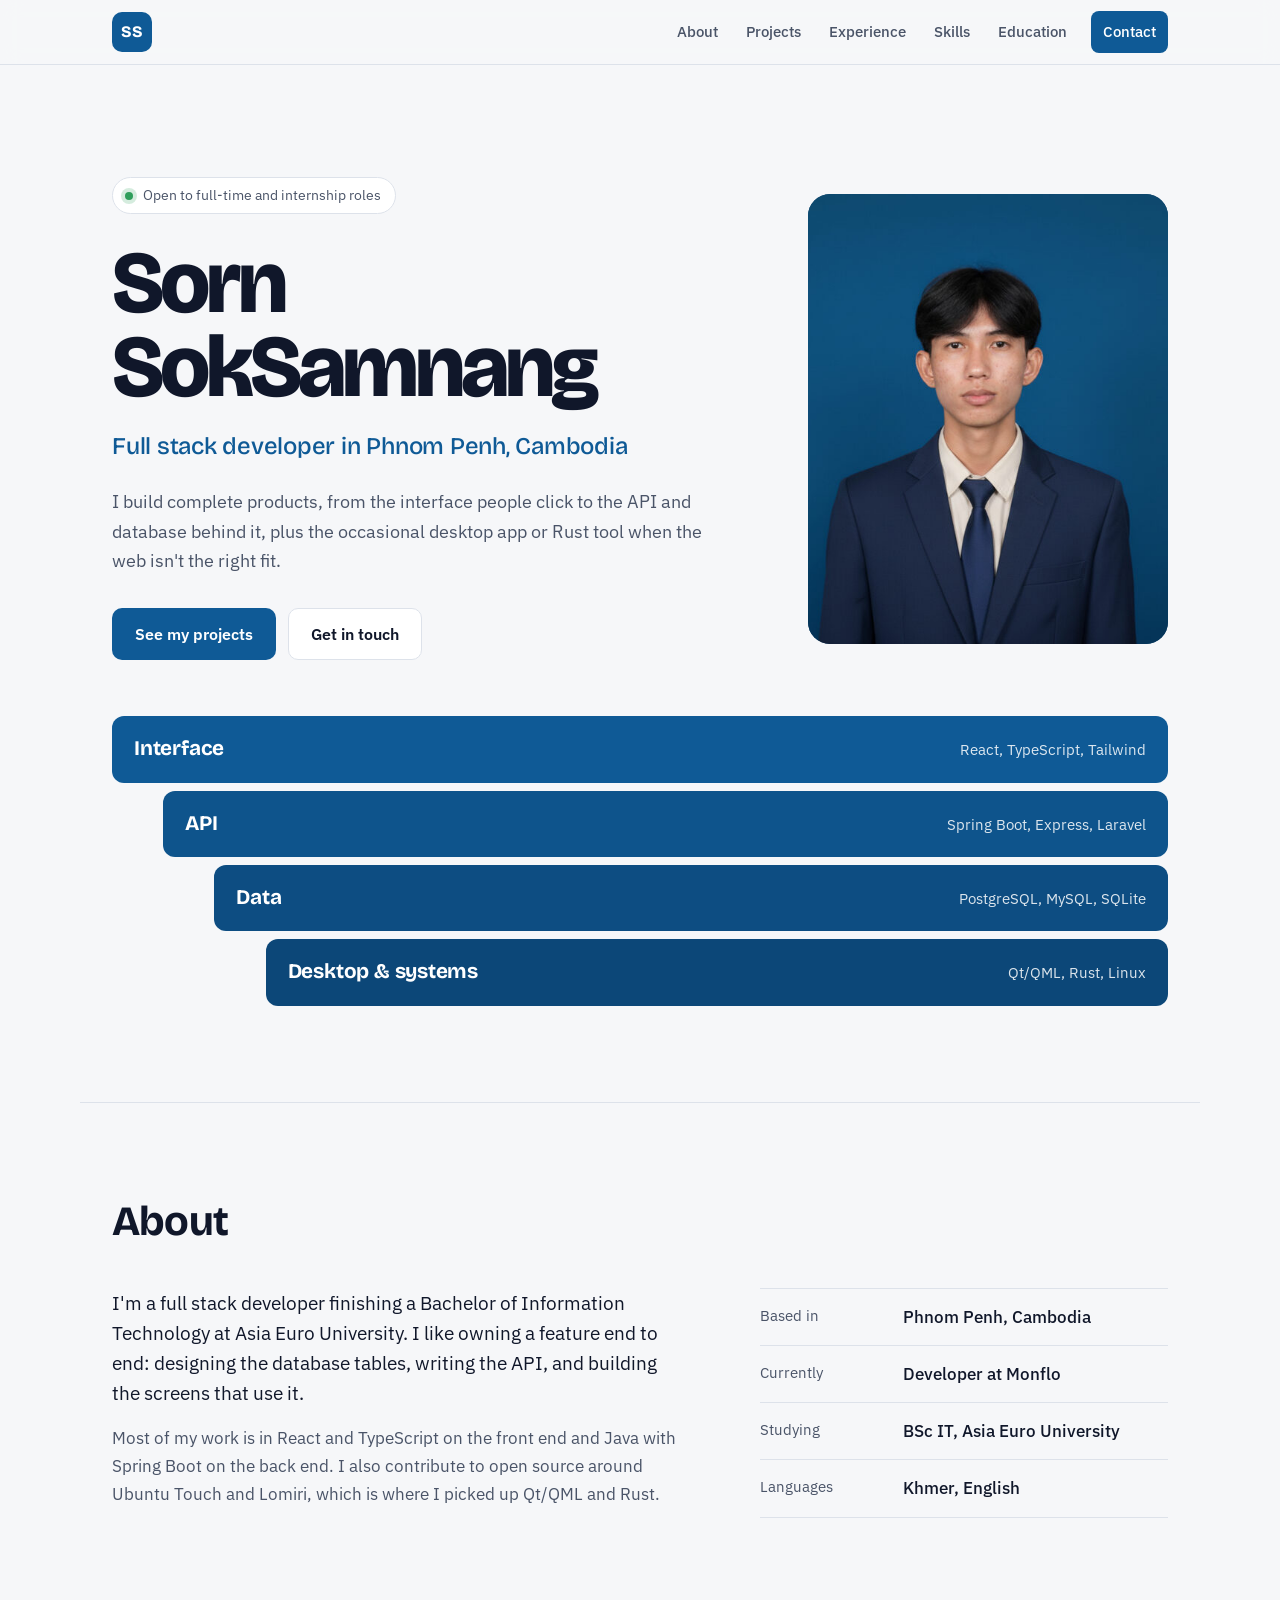
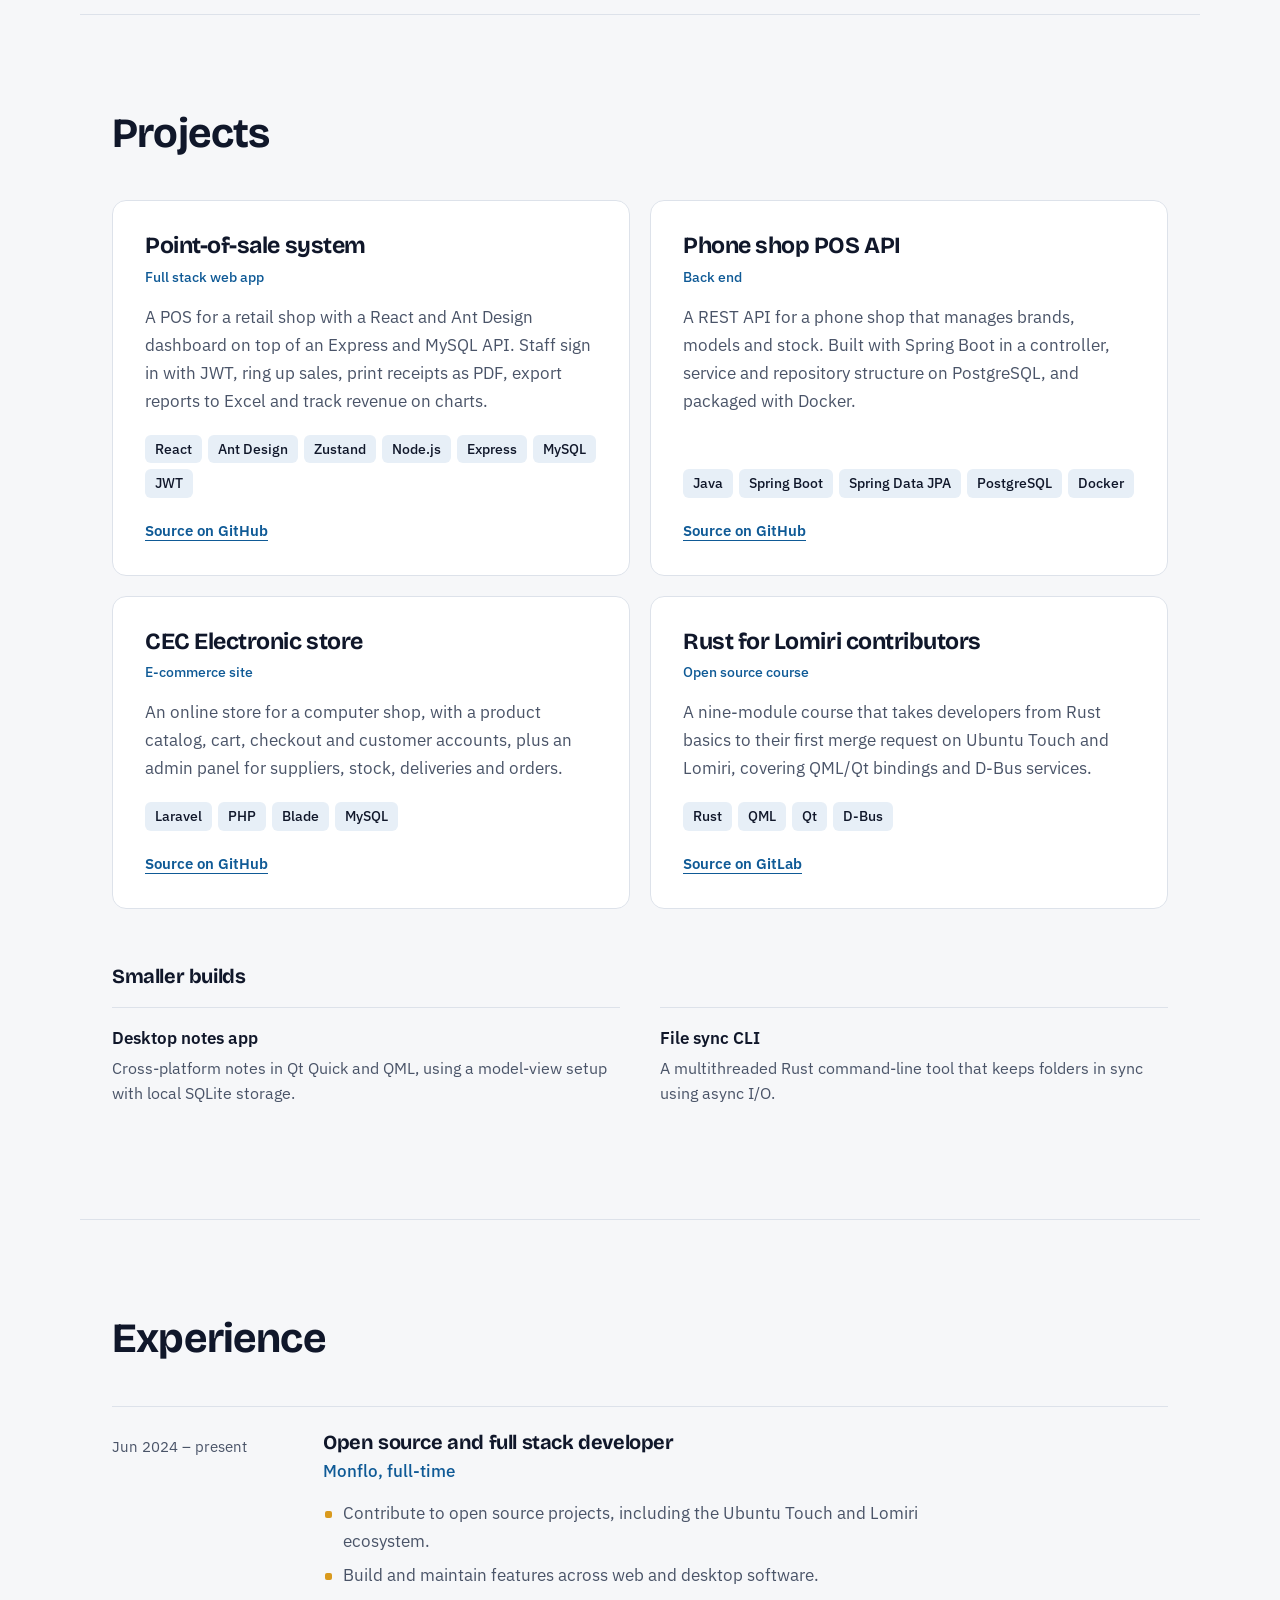
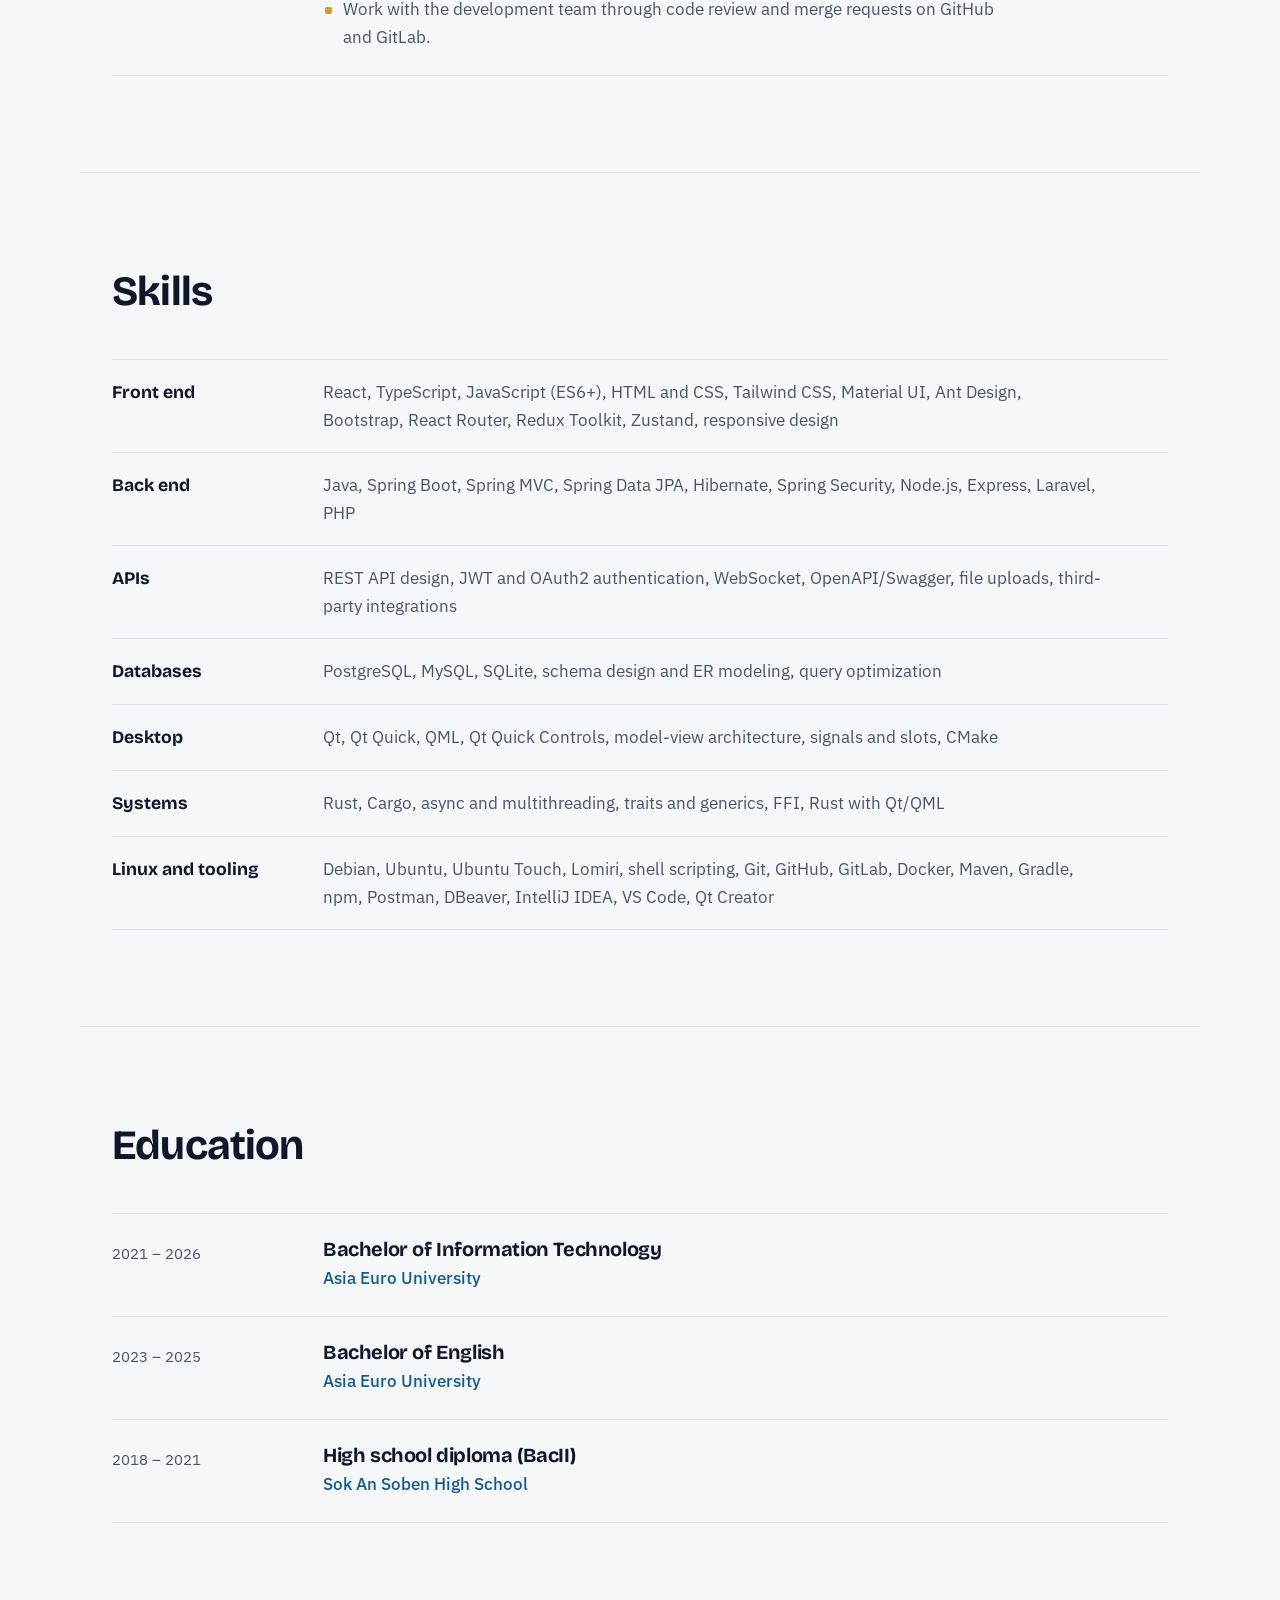
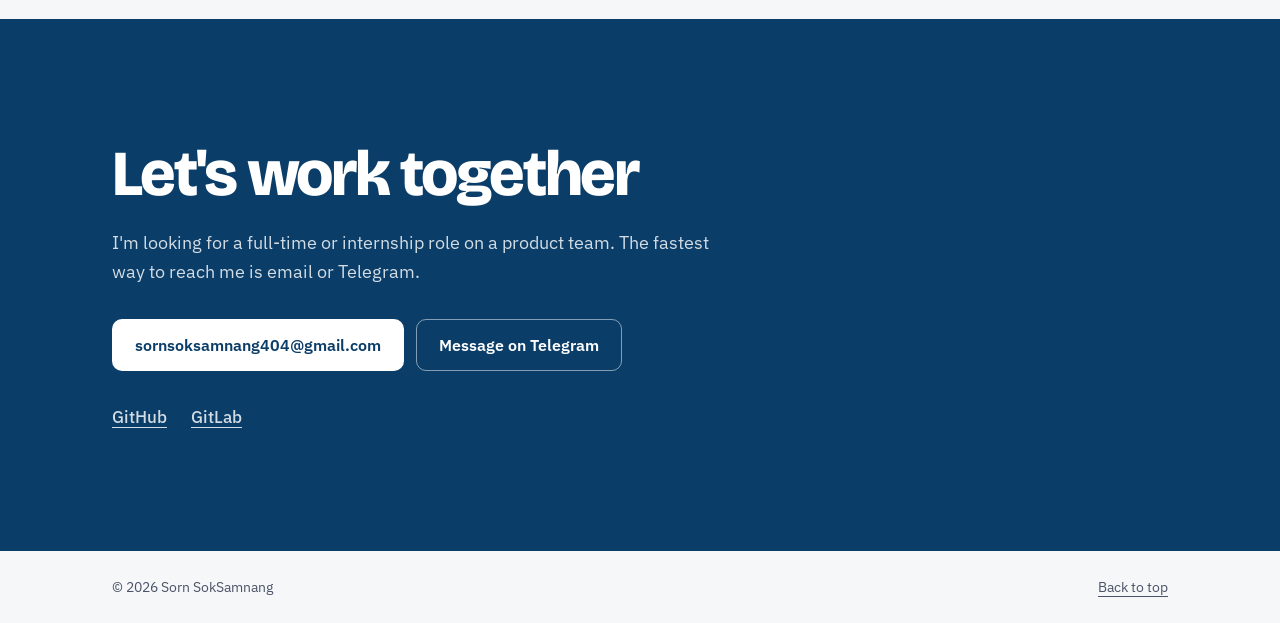
==== index.html @ 9a37374a "Redesign portfolio: new layout, palette and typography; fix broken links - Move page to site root, c" ====
<!DOCTYPE html>
<html lang="en">
<head>
  <meta charset="UTF-8">
  <meta name="viewport" content="width=device-width, initial-scale=1.0">

  <title>Sorn SokSamnang, Full Stack Developer</title>
  <meta name="description" content="Sorn SokSamnang is a full stack developer in Phnom Penh building React front ends, Spring Boot and Laravel back ends, Qt/QML desktop apps and Rust tools.">
  <meta name="author" content="Sorn SokSamnang">
  <meta name="theme-color" content="#f6f7f9" media="(prefers-color-scheme: light)">
  <meta name="theme-color" content="#0c1220" media="(prefers-color-scheme: dark)">
  <link rel="canonical" href="https://portfolio-three-orcin-95.vercel.app/">

  <meta property="og:type" content="website">
  <meta property="og:url" content="https://portfolio-three-orcin-95.vercel.app/">
  <meta property="og:title" content="Sorn SokSamnang, Full Stack Developer">
  <meta property="og:description" content="Full stack developer in Phnom Penh: React, Spring Boot, Laravel, Qt/QML and Rust.">
  <meta property="og:image" content="https://portfolio-three-orcin-95.vercel.app/image/profile.jpg">
  <meta name="twitter:card" content="summary">

  <link rel="icon" type="image/svg+xml" href="/image/favicon.svg">
  <link rel="preconnect" href="https://fonts.googleapis.com">
  <link rel="preconnect" href="https://fonts.gstatic.com" crossorigin>
  <link rel="stylesheet" href="https://fonts.googleapis.com/css2?family=Bricolage+Grotesque:opsz,wght@12..96,500;12..96,700;12..96,800&family=IBM+Plex+Sans:ital,wght@0,400;0,500;0,600;1,400&display=swap">
  <link rel="stylesheet" href="/css/style.css">
</head>
<body>

  <a class="skip-link" href="#main">Skip to main content</a>

  <header class="site-header">
    <div class="wrap header-inner">
      <a href="#top" class="logo" aria-label="Sorn SokSamnang, back to top">SS</a>

      <button class="nav-toggle" id="navToggle" aria-label="Open menu" aria-controls="navLinks" aria-expanded="false">
        <span></span><span></span>
      </button>

      <nav aria-label="Primary">
        <ul class="nav-links" id="navLinks">
          <li><a href="#about">About</a></li>
          <li><a href="#projects">Projects</a></li>
          <li><a href="#experience">Experience</a></li>
          <li><a href="#skills">Skills</a></li>
          <li><a href="#education">Education</a></li>
          <li><a href="#contact" class="nav-cta">Contact</a></li>
        </ul>
      </nav>
    </div>
  </header>

  <main id="main">

    <section class="hero wrap" id="top">
      <div class="hero-copy">
        <p class="hero-status"><span class="dot" aria-hidden="true"></span>Open to full-time and internship roles</p>
        <h1 class="hero-name">Sorn SokSamnang</h1>
        <p class="hero-role">Full stack developer in Phnom Penh, Cambodia</p>
        <p class="hero-lede">
          I build complete products, from the interface people click to the
          API and database behind it, plus the occasional desktop app or
          Rust tool when the web isn't the right fit.
        </p>
        <div class="hero-actions">
          <a href="#projects" class="btn btn-solid">See my projects</a>
          <a href="#contact" class="btn btn-ghost">Get in touch</a>
        </div>
      </div>

      <figure class="hero-photo">
        <img src="/image/profile.jpg" width="700" height="623" alt="Portrait of Sorn SokSamnang in a navy suit">
      </figure>

      <ol class="stack" aria-label="What I work on, from front end to systems">
        <li style="--i:0"><span class="stack-layer">Interface</span><span class="stack-tools">React, TypeScript, Tailwind</span></li>
        <li style="--i:1"><span class="stack-layer">API</span><span class="stack-tools">Spring Boot, Express, Laravel</span></li>
        <li style="--i:2"><span class="stack-layer">Data</span><span class="stack-tools">PostgreSQL, MySQL, SQLite</span></li>
        <li style="--i:3"><span class="stack-layer">Desktop &amp; systems</span><span class="stack-tools">Qt/QML, Rust, Linux</span></li>
      </ol>
    </section>

    <section class="section wrap" id="about" aria-labelledby="about-h">
      <h2 id="about-h">About</h2>
      <div class="about-grid">
        <div class="prose">
          <p>
            I'm a full stack developer finishing a Bachelor of Information
            Technology at Asia Euro University. I like owning a feature end to
            end: designing the database tables, writing the API, and building
            the screens that use it.
          </p>
          <p>
            Most of my work is in React and TypeScript on the front end and Java
            with Spring Boot on the back end. I also contribute to open source
            around Ubuntu Touch and Lomiri, which is where I picked up Qt/QML
            and Rust.
          </p>
        </div>
        <dl class="facts">
          <div><dt>Based in</dt><dd>Phnom Penh, Cambodia</dd></div>
          <div><dt>Currently</dt><dd>Developer at Monflo</dd></div>
          <div><dt>Studying</dt><dd>BSc IT, Asia Euro University</dd></div>
          <div><dt>Languages</dt><dd>Khmer, English</dd></div>
        </dl>
      </div>
    </section>

    <section class="section wrap" id="projects" aria-labelledby="projects-h">
      <h2 id="projects-h">Projects</h2>

      <ul class="projects">
        <li class="project">
          <div class="project-head">
            <h3><a href="https://github.com/sornsoksamnang/pos_system" target="_blank" rel="noopener noreferrer">Point-of-sale system</a></h3>
            <p class="project-kind">Full stack web app</p>
          </div>
          <p class="project-desc">
            A POS for a retail shop with a React and Ant Design dashboard on top
            of an Express and MySQL API. Staff sign in with JWT, ring up sales,
            print receipts as PDF, export reports to Excel and track revenue on
            charts.
          </p>
          <ul class="tags"><li>React</li><li>Ant Design</li><li>Zustand</li><li>Node.js</li><li>Express</li><li>MySQL</li><li>JWT</li></ul>
          <a class="project-link" href="https://github.com/sornsoksamnang/pos_system" target="_blank" rel="noopener noreferrer">Source on GitHub</a>
        </li>

        <li class="project">
          <div class="project-head">
            <h3><a href="https://github.com/sornsoksamnang/spring_pos" target="_blank" rel="noopener noreferrer">Phone shop POS API</a></h3>
            <p class="project-kind">Back end</p>
          </div>
          <p class="project-desc">
            A REST API for a phone shop that manages brands, models and stock.
            Built with Spring Boot in a controller, service and repository
            structure on PostgreSQL, and packaged with Docker.
          </p>
          <ul class="tags"><li>Java</li><li>Spring Boot</li><li>Spring Data JPA</li><li>PostgreSQL</li><li>Docker</li></ul>
          <a class="project-link" href="https://github.com/sornsoksamnang/spring_pos" target="_blank" rel="noopener noreferrer">Source on GitHub</a>
        </li>

        <li class="project">
          <div class="project-head">
            <h3><a href="https://github.com/sornsoksamnang/ecommerce" target="_blank" rel="noopener noreferrer">CEC Electronic store</a></h3>
            <p class="project-kind">E-commerce site</p>
          </div>
          <p class="project-desc">
            An online store for a computer shop, with a product catalog, cart,
            checkout and customer accounts, plus an admin panel for suppliers,
            stock, deliveries and orders.
          </p>
          <ul class="tags"><li>Laravel</li><li>PHP</li><li>Blade</li><li>MySQL</li></ul>
          <a class="project-link" href="https://github.com/sornsoksamnang/ecommerce" target="_blank" rel="noopener noreferrer">Source on GitHub</a>
        </li>

        <li class="project">
          <div class="project-head">
            <h3><a href="https://gitlab.com/opensource2905228/rust-for-lomiri-contributors" target="_blank" rel="noopener noreferrer">Rust for Lomiri contributors</a></h3>
            <p class="project-kind">Open source course</p>
          </div>
          <p class="project-desc">
            A nine-module course that takes developers from Rust basics to their
            first merge request on Ubuntu Touch and Lomiri, covering QML/Qt
            bindings and D-Bus services.
          </p>
          <ul class="tags"><li>Rust</li><li>QML</li><li>Qt</li><li>D-Bus</li></ul>
          <a class="project-link" href="https://gitlab.com/opensource2905228/rust-for-lomiri-contributors" target="_blank" rel="noopener noreferrer">Source on GitLab</a>
        </li>
      </ul>

      <h3 class="subhead">Smaller builds</h3>
      <ul class="minor-projects">
        <li>
          <p class="minor-title">Desktop notes app</p>
          <p>Cross-platform notes in Qt Quick and QML, using a model-view setup with local SQLite storage.</p>
        </li>
        <li>
          <p class="minor-title">File sync CLI</p>
          <p>A multithreaded Rust command-line tool that keeps folders in sync using async I/O.</p>
        </li>
      </ul>
    </section>

    <section class="section wrap" id="experience" aria-labelledby="experience-h">
      <h2 id="experience-h">Experience</h2>
      <ol class="timeline">
        <li>
          <p class="when">Jun 2024 – present</p>
          <div>
            <h3>Open source and full stack developer</h3>
            <p class="where">Monflo, full-time</p>
            <ul class="bullets">
              <li>Contribute to open source projects, including the Ubuntu Touch and Lomiri ecosystem.</li>
              <li>Build and maintain features across web and desktop software.</li>
              <li>Work with the development team through code review and merge requests on GitHub and GitLab.</li>
            </ul>
          </div>
        </li>
      </ol>
    </section>

    <section class="section wrap" id="skills" aria-labelledby="skills-h">
      <h2 id="skills-h">Skills</h2>
      <dl class="skills">
        <div><dt>Front end</dt><dd>React, TypeScript, JavaScript (ES6+), HTML and CSS, Tailwind CSS, Material UI, Ant Design, Bootstrap, React Router, Redux Toolkit, Zustand, responsive design</dd></div>
        <div><dt>Back end</dt><dd>Java, Spring Boot, Spring MVC, Spring Data JPA, Hibernate, Spring Security, Node.js, Express, Laravel, PHP</dd></div>
        <div><dt>APIs</dt><dd>REST API design, JWT and OAuth2 authentication, WebSocket, OpenAPI/Swagger, file uploads, third-party integrations</dd></div>
        <div><dt>Databases</dt><dd>PostgreSQL, MySQL, SQLite, schema design and ER modeling, query optimization</dd></div>
        <div><dt>Desktop</dt><dd>Qt, Qt Quick, QML, Qt Quick Controls, model-view architecture, signals and slots, CMake</dd></div>
        <div><dt>Systems</dt><dd>Rust, Cargo, async and multithreading, traits and generics, FFI, Rust with Qt/QML</dd></div>
        <div><dt>Linux and tooling</dt><dd>Debian, Ubuntu, Ubuntu Touch, Lomiri, shell scripting, Git, GitHub, GitLab, Docker, Maven, Gradle, npm, Postman, DBeaver, IntelliJ IDEA, VS Code, Qt Creator</dd></div>
      </dl>
    </section>

    <section class="section wrap" id="education" aria-labelledby="education-h">
      <h2 id="education-h">Education</h2>
      <ol class="timeline">
        <li>
          <p class="when">2021 – 2026</p>
          <div><h3>Bachelor of Information Technology</h3><p class="where">Asia Euro University</p></div>
        </li>
        <li>
          <p class="when">2023 – 2025</p>
          <div><h3>Bachelor of English</h3><p class="where">Asia Euro University</p></div>
        </li>
        <li>
          <p class="when">2018 – 2021</p>
          <div><h3>High school diploma (BacII)</h3><p class="where">Sok An Soben High School</p></div>
        </li>
      </ol>
    </section>

    <section class="contact" id="contact" aria-labelledby="contact-h">
      <div class="wrap contact-inner">
        <h2 id="contact-h">Let's work together</h2>
        <p>
          I'm looking for a full-time or internship role on a product team.
          The fastest way to reach me is email or Telegram.
        </p>
        <div class="contact-actions">
          <a href="mailto:sornsoksamnang404@gmail.com" class="btn btn-light">sornsoksamnang404@gmail.com</a>
          <a href="https://t.me/emm_nang" target="_blank" rel="noopener noreferrer" class="btn btn-outline-light">Message on Telegram</a>
        </div>
        <ul class="contact-links">
          <li><a href="https://github.com/sornsoksamnang" target="_blank" rel="noopener noreferrer">GitHub</a></li>
          <li><a href="https://gitlab.com/opensource2905228" target="_blank" rel="noopener noreferrer">GitLab</a></li>
        </ul>
      </div>
    </section>

  </main>

  <footer class="site-footer">
    <div class="wrap">
      <p>© 2026 Sorn SokSamnang</p>
      <a href="#top">Back to top</a>
    </div>
  </footer>

  <script src="/js/nav.js"></script>
</body>
</html>
---- css/style.css ----
/* ---------- Tokens ---------- */
:root {
  --paper: #f6f7f9;
  --surface: #ffffff;
  --ink: #10172a;
  --ink-soft: #4a5468;
  --rule: #dde2ea;
  --blue: #0f5a96;          /* sampled from the studio backdrop in the portrait */
  --blue-deep: #0a3d68;
  --blue-wash: #e7eff7;
  --saffron: #d99a1e;
  --on-blue: #ffffff;

  --display: "Bricolage Grotesque", "Segoe UI", system-ui, sans-serif;
  --body: "IBM Plex Sans", "Segoe UI", system-ui, sans-serif;

  --wrap: 1120px;
  --gutter: clamp(16px, 4vw, 32px);
  --radius: 14px;
}

@media (prefers-color-scheme: dark) {
  :root:not([data-theme="light"]) {
    --paper: #0c1220;
    --surface: #131b2e;
    --ink: #e8ecf3;
    --ink-soft: #a3adc0;
    --rule: #26304a;
    --blue: #7db3e6;
    --blue-deep: #0f5a96;
    --blue-wash: #16243d;
    --on-blue: #0c1220;
  }
}

/* ---------- Base ---------- */
*, *::before, *::after { box-sizing: border-box; }
* { margin: 0; padding: 0; }

html {
  scroll-behavior: smooth;
  scroll-padding-top: 80px;
  -webkit-text-size-adjust: 100%;
}

body {
  background: var(--paper);
  color: var(--ink);
  font-family: var(--body);
  font-size: 1.0625rem;
  line-height: 1.65;
  -webkit-font-smoothing: antialiased;
}

img { display: block; max-width: 100%; height: auto; }
ul, ol { list-style: none; }
a { color: inherit; }

h1, h2, h3 {
  font-family: var(--display);
  line-height: 1.1;
  letter-spacing: -0.02em;
  text-wrap: balance;
}

.wrap {
  width: 100%;
  max-width: var(--wrap);
  margin-inline: auto;
  padding-inline: var(--gutter);
}

.skip-link {
  position: absolute;
  left: 16px;
  top: -60px;
  z-index: 200;
  padding: 10px 16px;
  background: var(--blue);
  color: var(--on-blue);
  border-radius: 8px;
  font-weight: 600;
  text-decoration: none;
}
.skip-link:focus { top: 12px; }

:focus-visible {
  outline: 2px solid var(--blue);
  outline-offset: 3px;
  border-radius: 4px;
}

/* ---------- Header ---------- */
.site-header {
  position: sticky;
  top: 0;
  z-index: 100;
  background: color-mix(in srgb, var(--paper) 88%, transparent);
  -webkit-backdrop-filter: blur(10px);
  backdrop-filter: blur(10px);
  border-bottom: 1px solid var(--rule);
}

.header-inner {
  display: flex;
  align-items: center;
  justify-content: space-between;
  height: 64px;
}

.logo {
  display: grid;
  place-items: center;
  width: 40px;
  height: 40px;
  border-radius: 10px;
  background: var(--blue);
  color: var(--on-blue);
  font-family: var(--display);
  font-weight: 800;
  font-size: 1rem;
  text-decoration: none;
  letter-spacing: -0.03em;
}

.nav-links {
  display: flex;
  align-items: center;
  gap: 4px;
}

.nav-links a {
  display: block;
  padding: 8px 12px;
  border-radius: 8px;
  font-size: 0.95rem;
  font-weight: 500;
  color: var(--ink-soft);
  text-decoration: none;
  transition: color 0.15s, background-color 0.15s;
}
.nav-links a:hover { color: var(--ink); background: var(--blue-wash); }

.nav-links .nav-cta {
  margin-left: 8px;
  color: var(--on-blue);
  background: var(--blue);
}
.nav-links .nav-cta:hover { color: var(--on-blue); background: var(--blue-deep); }

.nav-toggle {
  display: none;
  width: 44px;
  height: 44px;
  border: 0;
  background: none;
  cursor: pointer;
  position: relative;
}
.nav-toggle span {
  position: absolute;
  left: 11px;
  width: 22px;
  height: 2px;
  background: var(--ink);
  transition: transform 0.2s;
}
.nav-toggle span:first-child { top: 17px; }
.nav-toggle span:last-child { top: 25px; }
.nav-toggle[aria-expanded="true"] span:first-child { transform: translateY(4px) rotate(45deg); }
.nav-toggle[aria-expanded="true"] span:last-child { transform: translateY(-4px) rotate(-45deg); }

/* ---------- Buttons ---------- */
.btn {
  display: inline-flex;
  align-items: center;
  justify-content: center;
  min-height: 48px;
  padding: 12px 22px;
  border-radius: 10px;
  border: 1.5px solid transparent;
  font-weight: 600;
  font-size: 1rem;
  text-decoration: none;
  transition: background-color 0.15s, color 0.15s, border-color 0.15s;
}

.btn-solid { background: var(--blue); color: var(--on-blue); }
.btn-solid:hover { background: var(--blue-deep); }

.btn-ghost { border-color: var(--rule); color: var(--ink); background: var(--surface); }
.btn-ghost:hover { border-color: var(--blue); color: var(--blue); }

/* ---------- Hero ---------- */
.hero {
  display: grid;
  grid-template-columns: minmax(0, 1.25fr) minmax(0, 0.75fr);
  grid-template-areas:
    "copy  photo"
    "stack stack";
  column-gap: clamp(32px, 6vw, 80px);
  row-gap: 56px;
  align-items: center;
  padding-top: clamp(48px, 9vw, 112px);
  padding-bottom: clamp(56px, 8vw, 96px);
}

.hero-copy { grid-area: copy; }

.hero-status {
  display: inline-flex;
  align-items: center;
  gap: 10px;
  padding: 6px 14px 6px 12px;
  margin-bottom: 28px;
  border: 1px solid var(--rule);
  border-radius: 999px;
  background: var(--surface);
  font-size: 0.875rem;
  color: var(--ink-soft);
}
.hero-status .dot {
  width: 8px;
  height: 8px;
  border-radius: 50%;
  background: #2f9e5b;
  box-shadow: 0 0 0 4px color-mix(in srgb, #2f9e5b 20%, transparent);
}

.hero-name {
  font-size: clamp(2.75rem, 8vw, 5.5rem);
  font-weight: 800;
  letter-spacing: -0.045em;
  line-height: 0.95;
}

.hero-role {
  margin-top: 18px;
  font-family: var(--display);
  font-weight: 500;
  font-size: clamp(1.2rem, 2.4vw, 1.5rem);
  color: var(--blue);
  letter-spacing: -0.01em;
}

.hero-lede {
  max-width: 34em;
  margin-top: 20px;
  color: var(--ink-soft);
  font-size: 1.125rem;
}

.hero-actions {
  display: flex;
  flex-wrap: wrap;
  gap: 12px;
  margin-top: 32px;
}

.hero-photo {
  grid-area: photo;
  justify-self: end;
  width: 100%;
  max-width: 360px;
  aspect-ratio: 4 / 5;
  border-radius: 22px;
  overflow: hidden;
  background: var(--blue-deep);
}
.hero-photo img {
  width: 100%;
  height: 100%;
  object-fit: cover;
  object-position: 50% 30%;
  transform: scale(1.03);
}

/* The stack: four layers, each sitting a step further in, like the layers of an app */
.stack {
  grid-area: stack;
  display: grid;
  gap: 8px;
  counter-reset: none;
}

.stack li {
  display: flex;
  align-items: baseline;
  justify-content: space-between;
  gap: 16px;
  margin-left: calc(var(--i) * clamp(0px, 4vw, 56px));
  padding: 16px 22px;
  border-radius: 12px;
  background: color-mix(in srgb, var(--blue) calc(100% - var(--i) * 22%), var(--blue-deep));
  color: #fff;
}

.stack-layer {
  font-family: var(--display);
  font-weight: 700;
  font-size: clamp(1.05rem, 2vw, 1.3rem);
  letter-spacing: -0.01em;
}

.stack-tools {
  font-size: 0.95rem;
  opacity: 0.85;
  text-align: right;
}

@media (prefers-color-scheme: dark) {
  :root:not([data-theme="light"]) .stack li {
    background: color-mix(in srgb, #1d4f80 calc(100% - var(--i) * 18%), #12263f);
  }
}

/* ---------- Sections ---------- */
.section {
  padding-block: clamp(56px, 8vw, 96px);
  border-top: 1px solid var(--rule);
}

.section > h2 {
  font-size: clamp(1.9rem, 4vw, 2.6rem);
  font-weight: 700;
  margin-bottom: clamp(28px, 4vw, 44px);
}

.subhead {
  font-size: 1.25rem;
  font-weight: 700;
  margin: 56px 0 20px;
}

/* ---------- About ---------- */
.about-grid {
  display: grid;
  grid-template-columns: minmax(0, 1.4fr) minmax(0, 1fr);
  gap: clamp(32px, 6vw, 80px);
  align-items: start;
}

.prose p { max-width: 36em; color: var(--ink-soft); }
.prose p + p { margin-top: 1em; }
.prose p:first-child { color: var(--ink); font-size: 1.2rem; line-height: 1.55; }

.facts {
  display: grid;
  border-top: 1px solid var(--rule);
}
.facts div {
  display: grid;
  grid-template-columns: 7.5em 1fr;
  gap: 16px;
  padding: 14px 0;
  border-bottom: 1px solid var(--rule);
}
.facts dt { color: var(--ink-soft); font-size: 0.95rem; }
.facts dd { font-weight: 500; }

/* ---------- Projects ---------- */
.projects {
  display: grid;
  grid-template-columns: repeat(2, minmax(0, 1fr));
  gap: 20px;
}

.project {
  position: relative;
  display: flex;
  flex-direction: column;
  padding: clamp(22px, 3vw, 32px);
  background: var(--surface);
  border: 1px solid var(--rule);
  border-radius: var(--radius);
  transition: border-color 0.15s;
}
.project:hover { border-color: var(--blue); }

.project-head h3 { font-size: 1.45rem; font-weight: 700; }
.project-head h3 a { text-decoration: none; }
/* whole card is clickable, but only one link is announced */
.project-head h3 a::after { content: ""; position: absolute; inset: 0; border-radius: var(--radius); }
.project-head h3 a:focus-visible { outline: none; }
.project:has(h3 a:focus-visible) { outline: 2px solid var(--blue); outline-offset: 3px; }

.project-kind {
  margin-top: 6px;
  font-size: 0.9rem;
  color: var(--blue);
  font-weight: 500;
}

.project-desc {
  margin-top: 14px;
  color: var(--ink-soft);
  flex-grow: 1;
}

.tags {
  display: flex;
  flex-wrap: wrap;
  gap: 6px;
  margin-top: 20px;
}
.tags li {
  padding: 3px 10px;
  border-radius: 6px;
  background: var(--blue-wash);
  color: var(--ink);
  font-size: 0.85rem;
  font-weight: 500;
}

.project-link {
  align-self: flex-start;
  margin-top: 20px;
  font-size: 0.95rem;
  font-weight: 600;
  color: var(--blue);
  text-underline-offset: 4px;
  position: relative;
  z-index: 1;
}

.minor-projects {
  display: grid;
  grid-template-columns: repeat(2, minmax(0, 1fr));
  gap: 0 40px;
}
.minor-projects li {
  padding: 16px 0;
  border-top: 1px solid var(--rule);
}
.minor-title { font-weight: 600; }
.minor-projects p:not(.minor-title) { color: var(--ink-soft); font-size: 0.975rem; margin-top: 4px; }

/* ---------- Timeline (experience + education) ---------- */
.timeline { border-top: 1px solid var(--rule); }
.timeline > li {
  display: grid;
  grid-template-columns: 11em minmax(0, 1fr);
  gap: 24px;
  padding: 24px 0;
  border-bottom: 1px solid var(--rule);
}
.when {
  color: var(--ink-soft);
  font-size: 0.95rem;
  font-variant-numeric: tabular-nums;
  padding-top: 3px;
}
.timeline h3 { font-size: 1.25rem; font-weight: 700; }
.where { color: var(--blue); font-weight: 500; margin-top: 4px; }

.bullets { margin-top: 14px; max-width: 40em; }
.bullets li {
  position: relative;
  padding-left: 20px;
  color: var(--ink-soft);
}
.bullets li + li { margin-top: 6px; }
.bullets li::before {
  content: "";
  position: absolute;
  left: 2px;
  top: 0.7em;
  width: 7px;
  height: 7px;
  border-radius: 2px;
  background: var(--saffron);
}

/* ---------- Skills ---------- */
.skills { border-top: 1px solid var(--rule); }
.skills div {
  display: grid;
  grid-template-columns: 11em minmax(0, 1fr);
  gap: 24px;
  padding: 18px 0;
  border-bottom: 1px solid var(--rule);
}
.skills dt { font-family: var(--display); font-weight: 700; font-size: 1.1rem; }
.skills dd { color: var(--ink-soft); max-width: 46em; }

/* ---------- Contact ---------- */
.contact {
  background: var(--blue-deep);
  color: #fff;
  padding-block: clamp(64px, 10vw, 120px);
}
@media (prefers-color-scheme: dark) {
  :root:not([data-theme="light"]) .contact { background: #0f2c4d; }
}

.contact h2 {
  font-size: clamp(2.2rem, 6vw, 4rem);
  font-weight: 800;
  letter-spacing: -0.04em;
}
.contact-inner > p {
  max-width: 34em;
  margin-top: 18px;
  font-size: 1.125rem;
  color: rgba(255, 255, 255, 0.82);
}

.contact-actions {
  display: flex;
  flex-wrap: wrap;
  gap: 12px;
  margin-top: 32px;
}
.btn-light { background: #fff; color: var(--blue-deep); }
.btn-light:hover { background: #e7eff7; }
.btn-outline-light { border-color: rgba(255, 255, 255, 0.5); color: #fff; }
.btn-outline-light:hover { border-color: #fff; background: rgba(255, 255, 255, 0.08); }

.contact-links {
  display: flex;
  gap: 24px;
  margin-top: 32px;
}
.contact-links a {
  color: rgba(255, 255, 255, 0.82);
  font-weight: 500;
  text-underline-offset: 4px;
}
.contact-links a:hover { color: #fff; }
.contact :focus-visible { outline-color: #fff; }

/* ---------- Footer ---------- */
.site-footer { padding-block: 24px; font-size: 0.9rem; color: var(--ink-soft); }
.site-footer .wrap { display: flex; justify-content: space-between; gap: 16px; }
.site-footer a { text-underline-offset: 4px; }

/* ---------- Page-load sequence (the one bit of motion) ---------- */
@media (prefers-reduced-motion: no-preference) {
  .hero-copy > *, .hero-photo { animation: rise 0.6s cubic-bezier(.2, .7, .2, 1) both; }
  .hero-copy > :nth-child(2) { animation-delay: 0.05s; }
  .hero-copy > :nth-child(3) { animation-delay: 0.1s; }
  .hero-copy > :nth-child(4) { animation-delay: 0.15s; }
  .hero-copy > :nth-child(5) { animation-delay: 0.2s; }
  .hero-photo { animation-delay: 0.1s; }
  .stack li { animation: slide 0.55s cubic-bezier(.2, .7, .2, 1) both; animation-delay: calc(0.35s + var(--i) * 0.08s); }
}
@keyframes rise { from { opacity: 0; transform: translateY(14px); } }
@keyframes slide { from { opacity: 0; transform: translateX(-24px); } }

@media (prefers-reduced-motion: reduce) {
  html { scroll-behavior: auto; }
}

/* ---------- Responsive ---------- */
@media (max-width: 860px) {
  .nav-toggle { display: block; }

  .nav-links {
    position: absolute;
    top: 64px;
    left: 0;
    right: 0;
    flex-direction: column;
    align-items: stretch;
    gap: 2px;
    padding: 12px var(--gutter) 20px;
    background: var(--paper);
    border-bottom: 1px solid var(--rule);
    display: none;
  }
  .nav-links.open { display: flex; }
  .nav-links a { padding: 12px; font-size: 1.05rem; }
  .nav-links .nav-cta { margin: 8px 0 0; text-align: center; }

  .hero {
    grid-template-columns: 1fr;
    grid-template-areas: "photo" "copy" "stack";
    row-gap: 36px;
  }
  .hero-photo { justify-self: start; max-width: 200px; aspect-ratio: 1; border-radius: 18px; }

  .about-grid, .projects, .minor-projects { grid-template-columns: 1fr; }
}

@media (max-width: 600px) {
  .stack li { flex-direction: column; gap: 2px; margin-left: calc(var(--i) * 12px); }
  .stack-tools { text-align: left; }

  .timeline > li, .skills div { grid-template-columns: 1fr; gap: 6px; }
  .facts div { grid-template-columns: 6.5em 1fr; }

  .hero-actions .btn, .contact-actions .btn { flex: 1 1 100%; }
  .contact-actions .btn-light { word-break: break-all; }
}
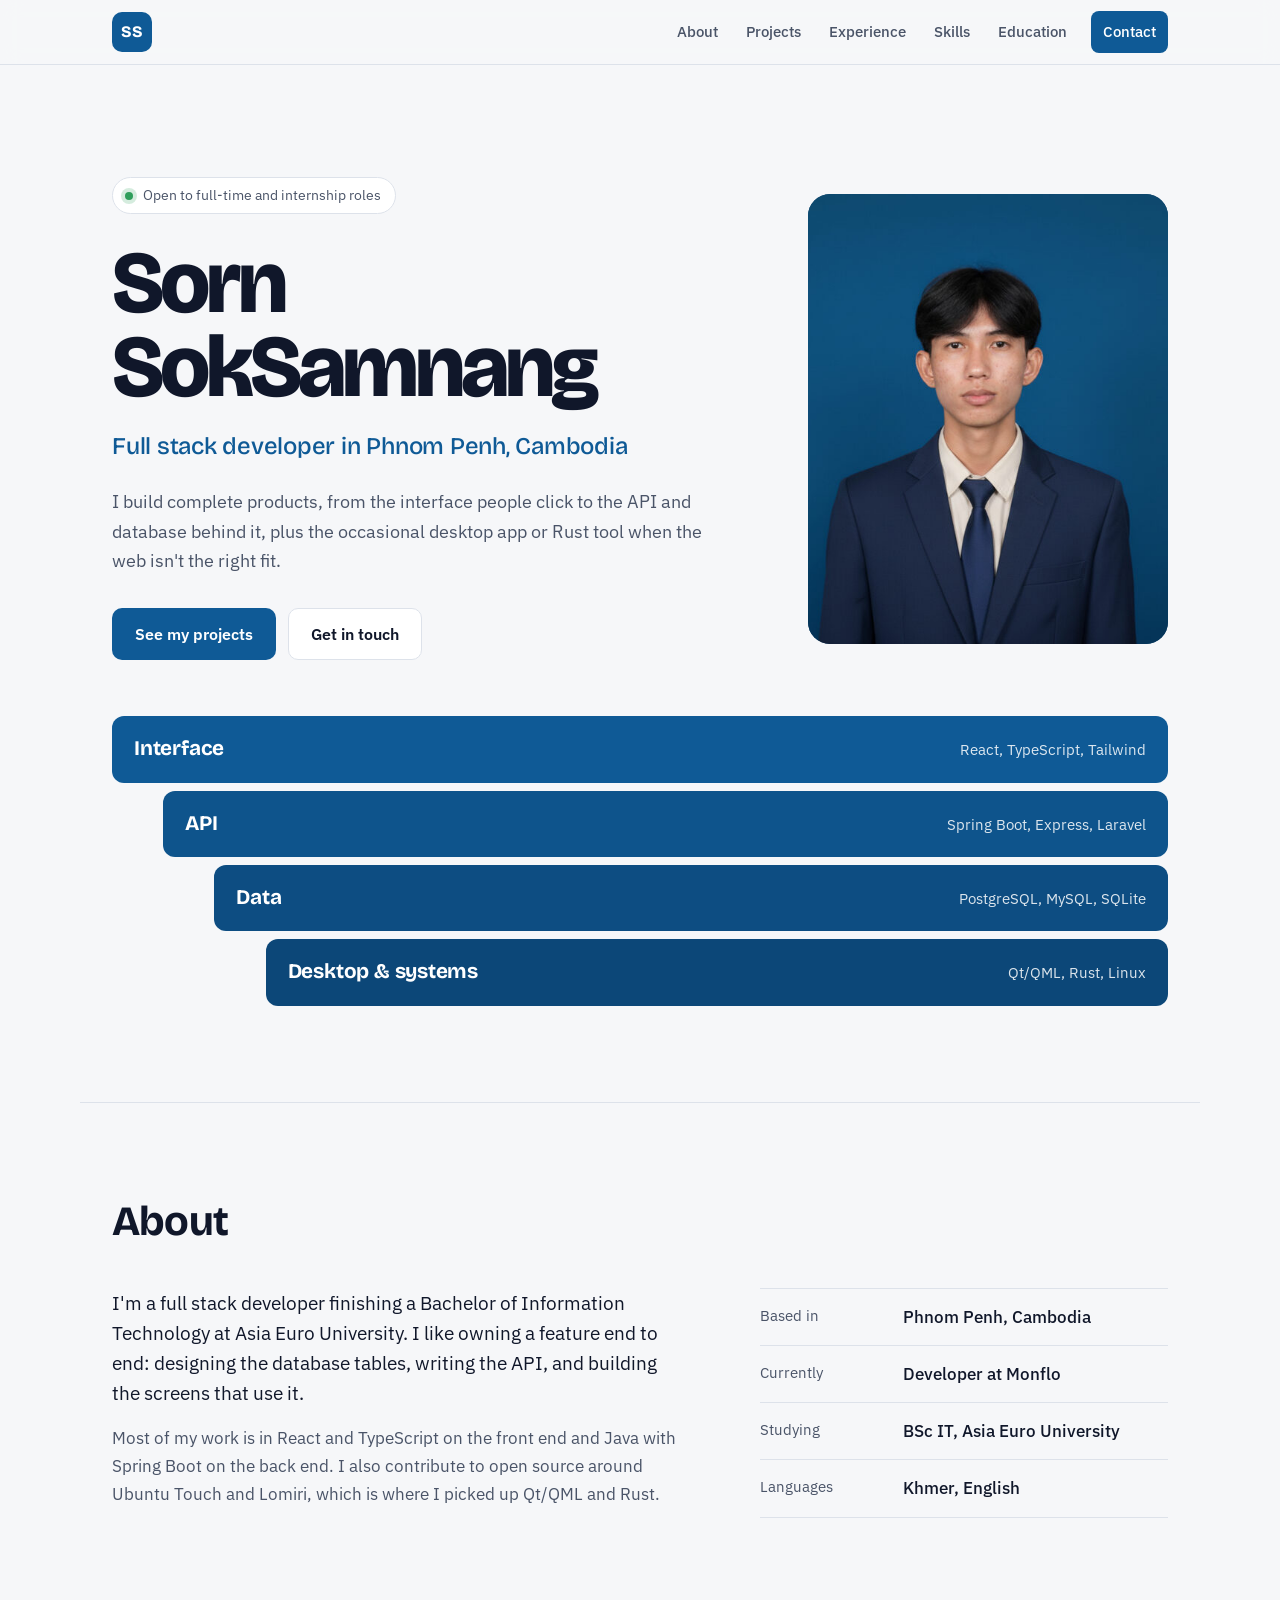
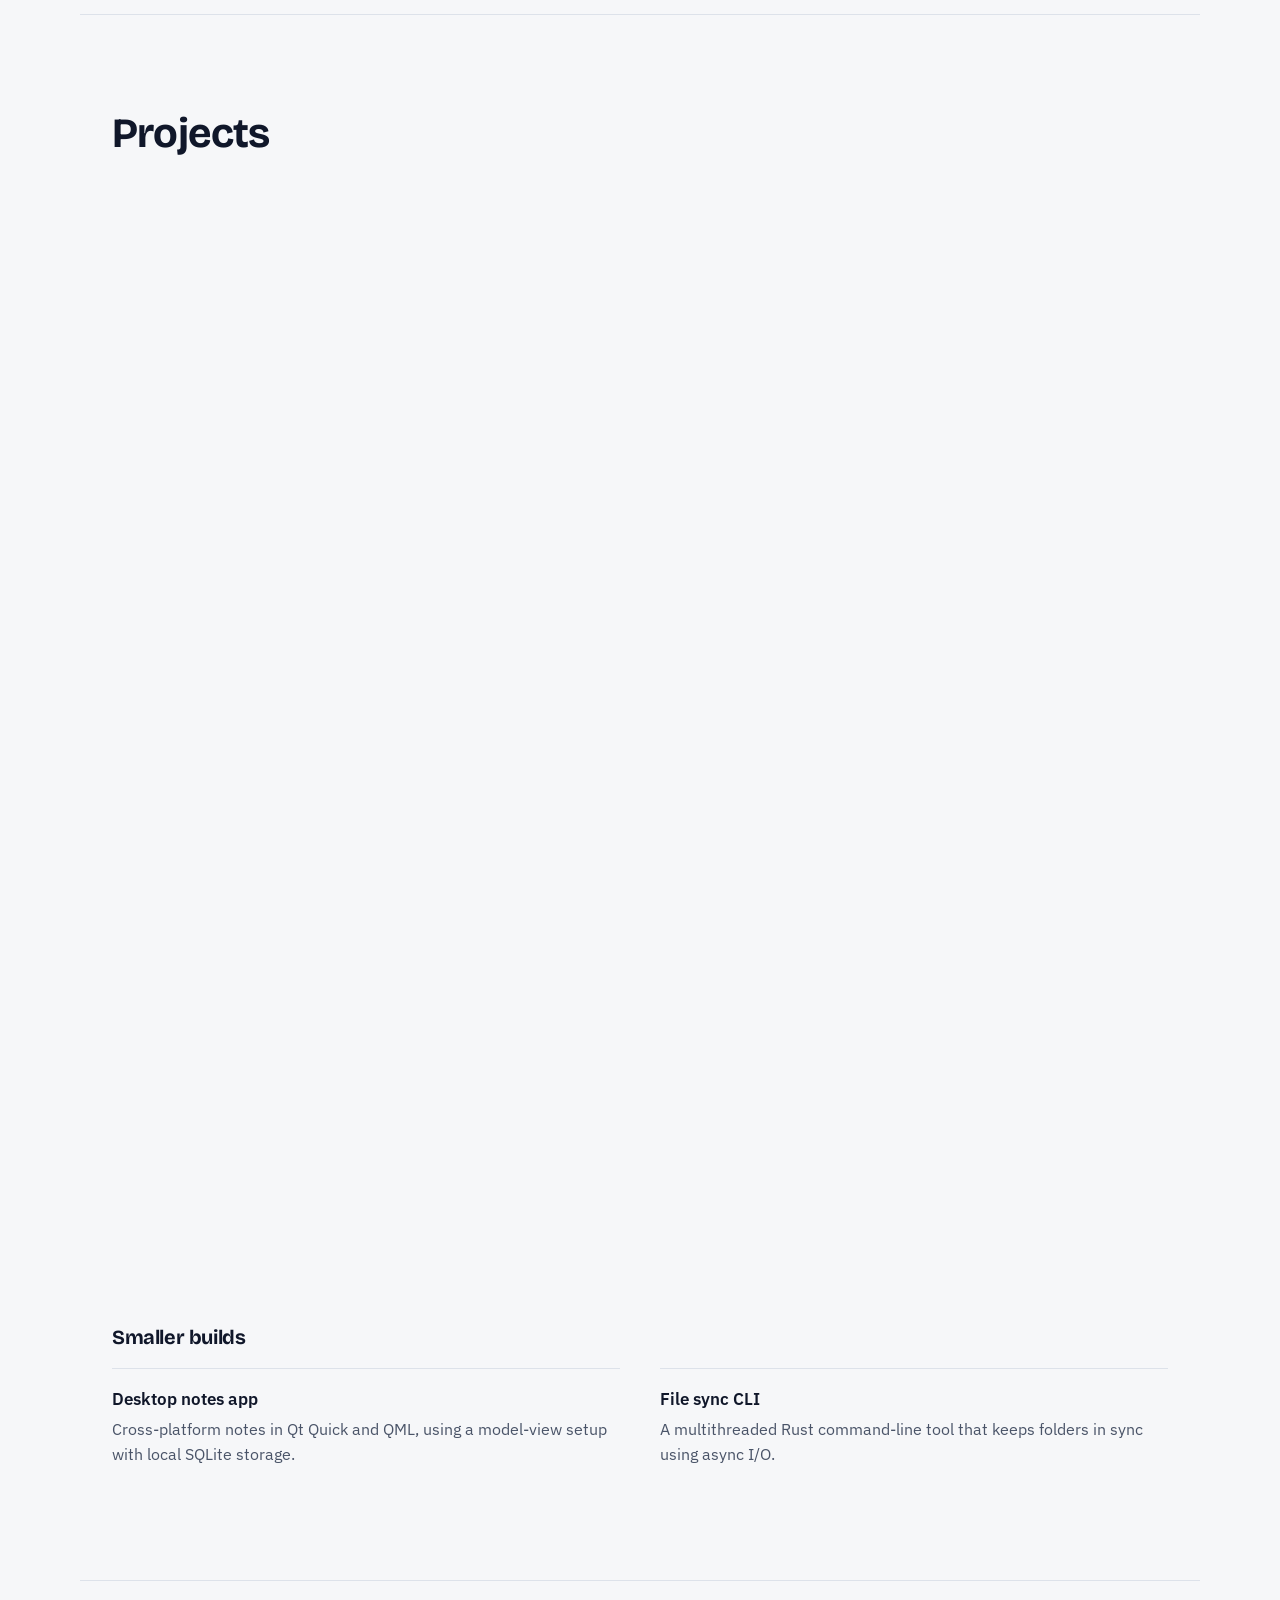
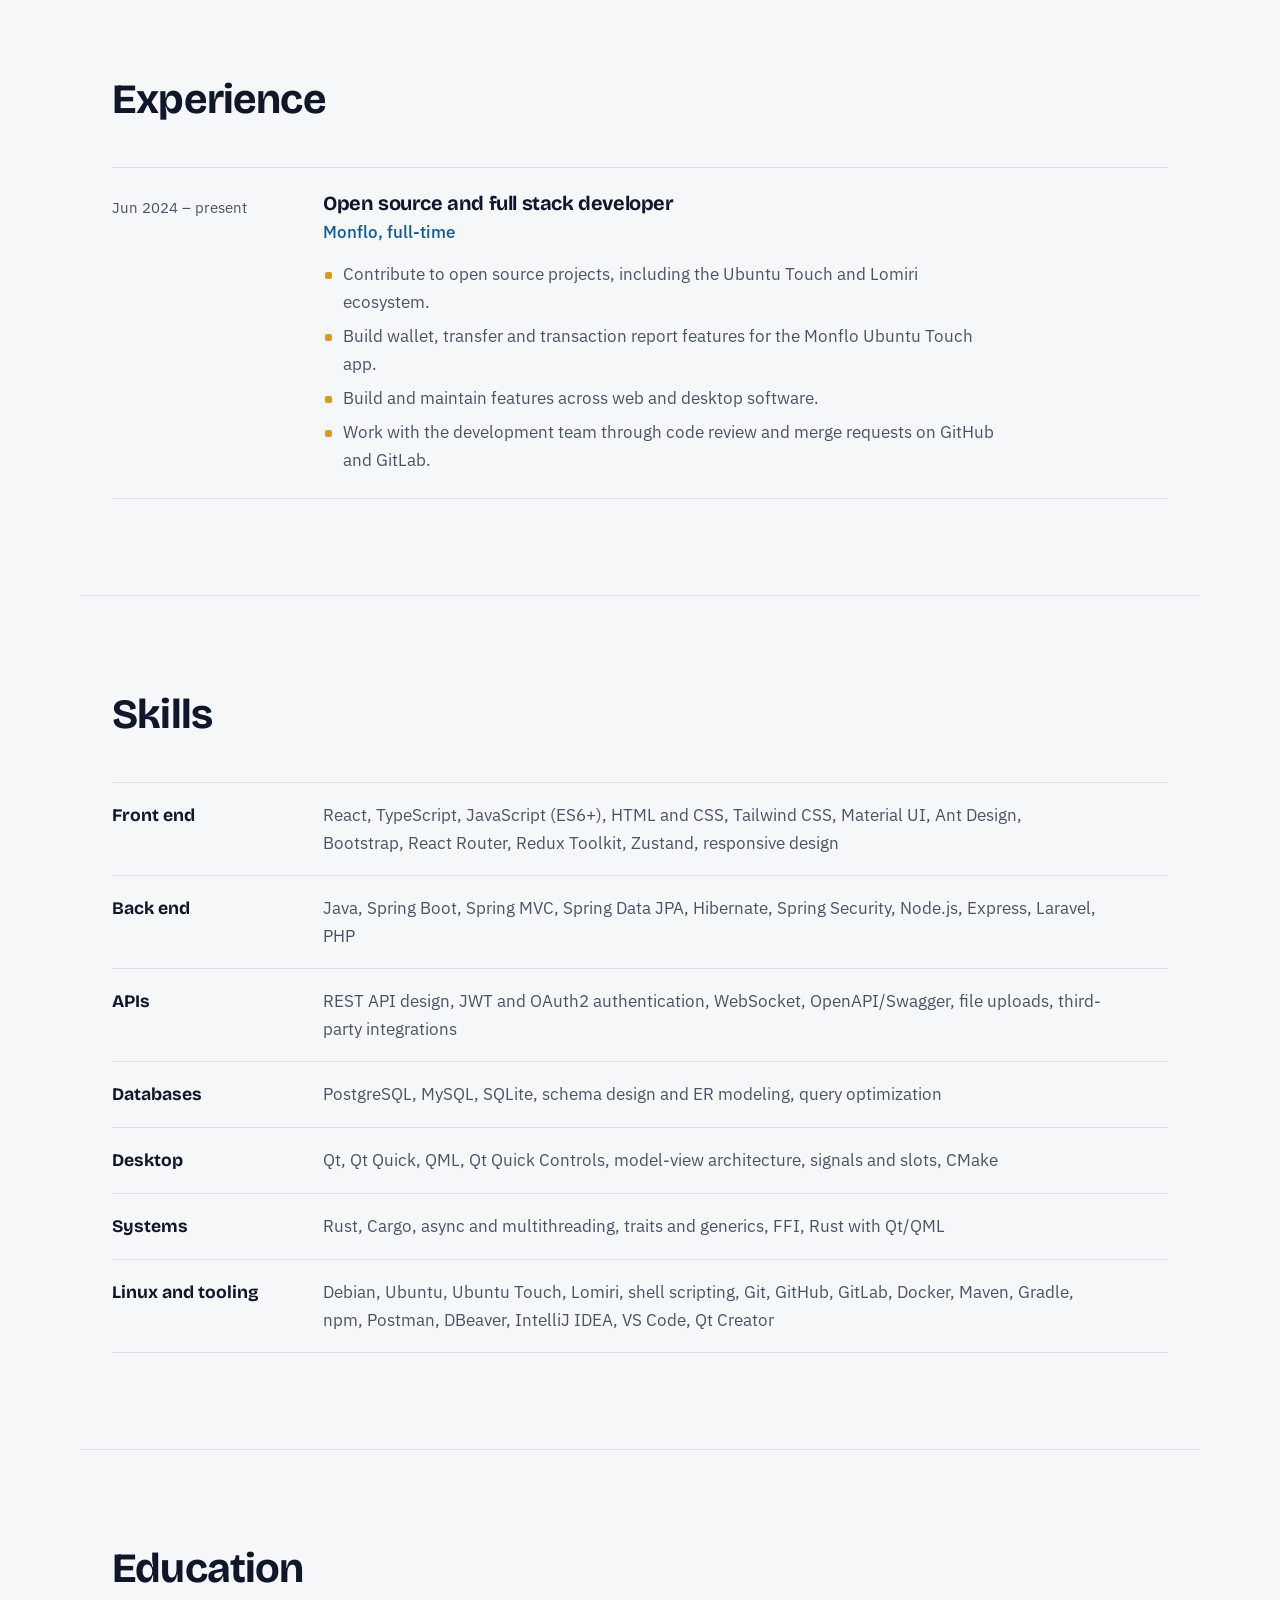
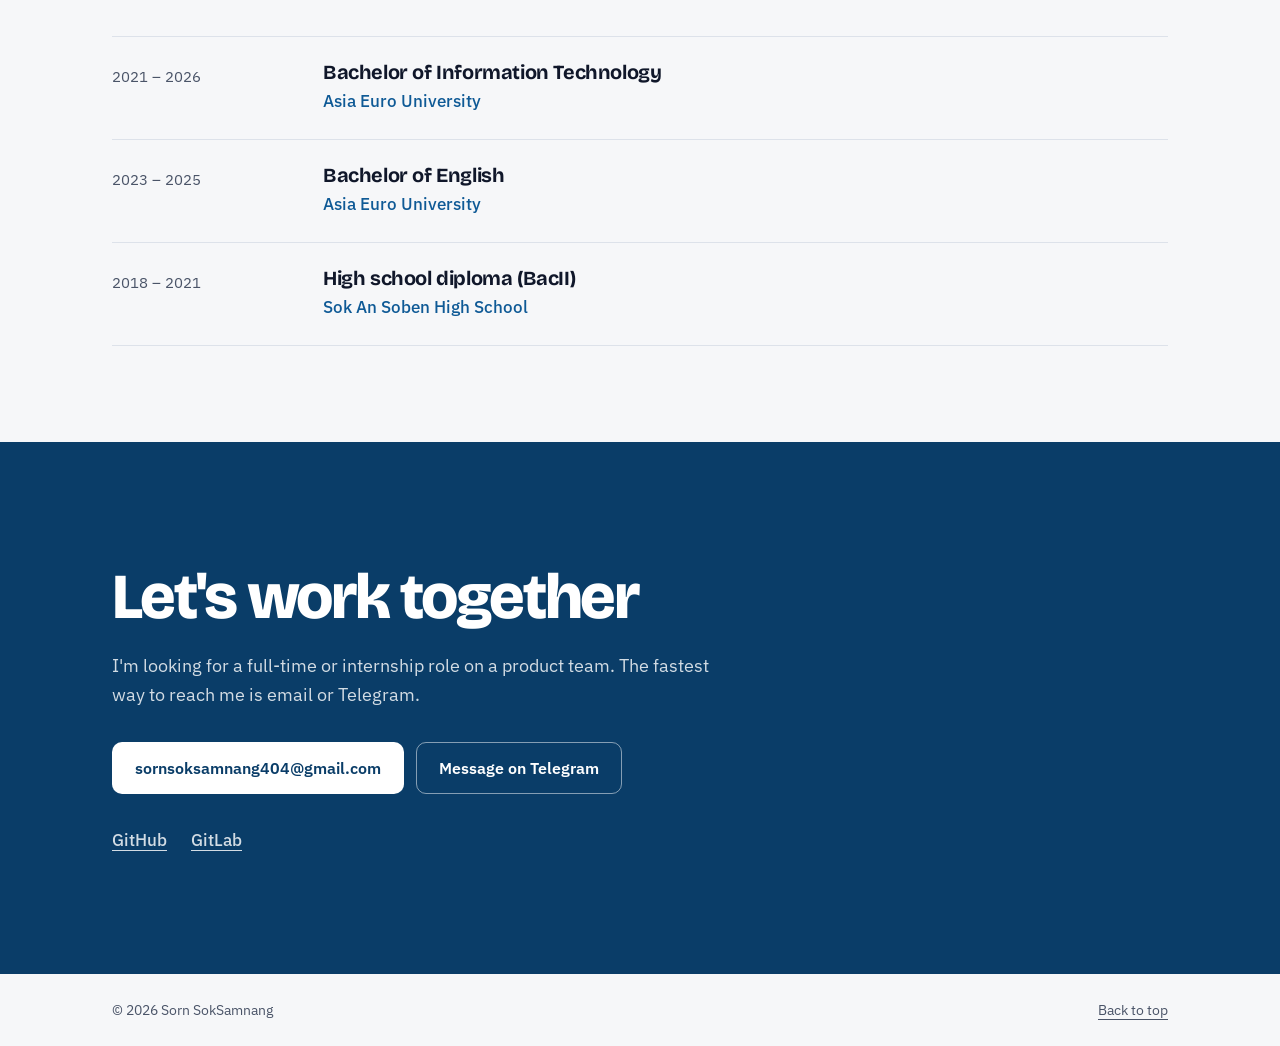
==== commit ca8639c0: "Add Monflo Web3 wallet as featured project Co-Authored-By: Claude Opus 5.5 <noreply@anthropic.com>" ====
--- a/index.html
+++ b/index.html
@@ -109,6 +109,25 @@
       <h2 id="projects-h">Projects</h2>
 
       <ul class="projects">
+        <li class="project project-featured">
+          <div class="project-head">
+            <h3><a href="https://github.com/sornsoksamnang/monflo-web3-wallet" target="_blank" rel="noopener noreferrer">Monflo Web3 wallet</a></h3>
+            <p class="project-kind">Fintech mobile app at Monflo</p>
+          </div>
+          <p class="project-desc">
+            The Ubuntu Touch app for Monflo, a Web3 finance platform that combines
+            a euro IBAN account with a crypto wallet, token swaps and a debit card.
+            I work on the wallet features, money transfer and transaction report
+            screens, and their integration with Monflo's transaction API, with a
+            focus on making a financial app clear and easy to use.
+          </p>
+          <ul class="tags"><li>QML</li><li>JavaScript</li><li>Qt</li><li>C++</li><li>REST API</li><li>Ubuntu Touch</li></ul>
+          <div class="project-links">
+            <a class="project-link" href="https://github.com/sornsoksamnang/monflo-web3-wallet" target="_blank" rel="noopener noreferrer">Project notes on GitHub</a>
+            <a class="project-link" href="https://open-store.io/app/monflo.monflo/" target="_blank" rel="noopener noreferrer">App on OpenStore</a>
+          </div>
+        </li>
+
         <li class="project">
           <div class="project-head">
             <h3><a href="https://github.com/sornsoksamnang/pos_system" target="_blank" rel="noopener noreferrer">Point-of-sale system</a></h3>
@@ -190,6 +209,7 @@
             <p class="where">Monflo, full-time</p>
             <ul class="bullets">
               <li>Contribute to open source projects, including the Ubuntu Touch and Lomiri ecosystem.</li>
+              <li>Build wallet, transfer and transaction report features for the Monflo Ubuntu Touch app.</li>
               <li>Build and maintain features across web and desktop software.</li>
               <li>Work with the development team through code review and merge requests on GitHub and GitLab.</li>
             </ul>
--- a/css/style.css
+++ b/css/style.css
@@ -376,6 +376,17 @@
   transition: border-color 0.15s;
 }
 .project:hover { border-color: var(--blue); }
+
+.project-featured { grid-column: 1 / -1; }
+.project-featured .project-desc { max-width: 46em; }
+
+.project-links {
+  display: flex;
+  flex-wrap: wrap;
+  gap: 8px 24px;
+  margin-top: 20px;
+}
+.project-links .project-link { margin-top: 0; }
 
 .project-head h3 { font-size: 1.45rem; font-weight: 700; }
 .project-head h3 a { text-decoration: none; }
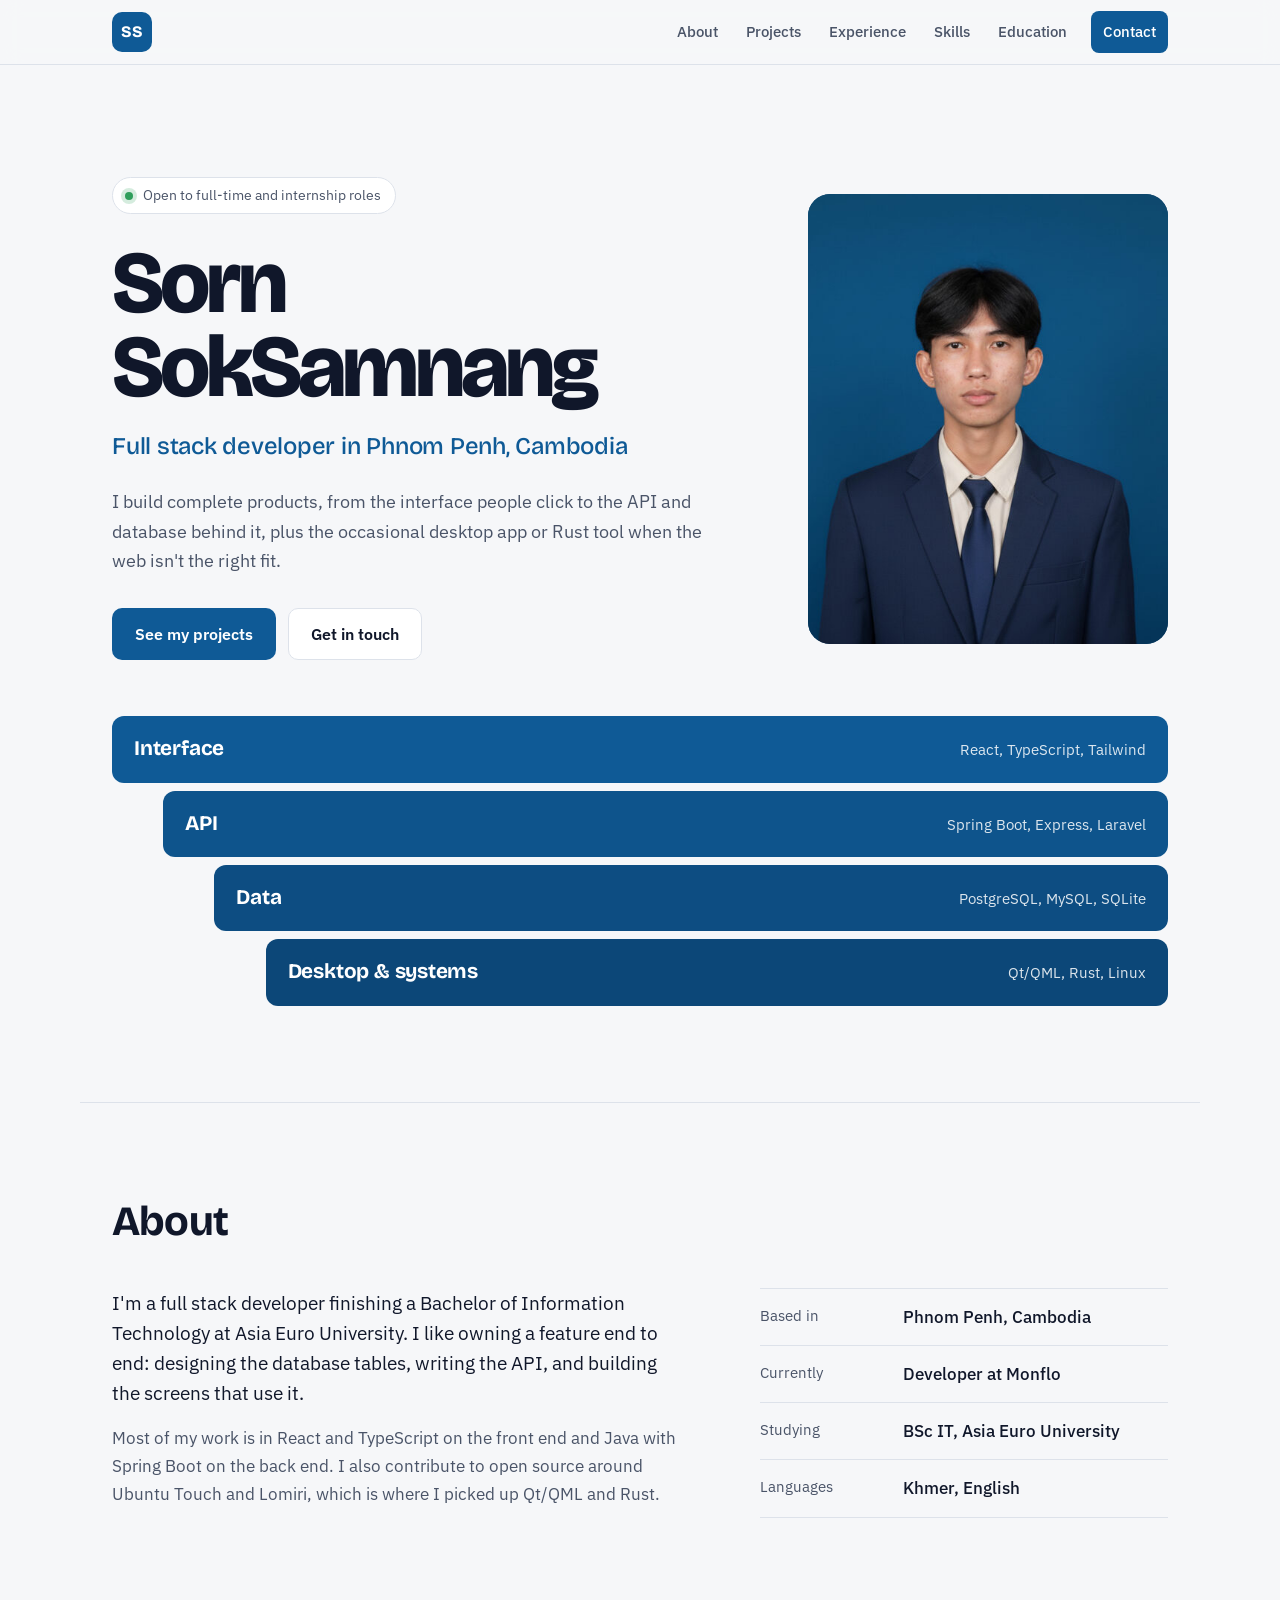
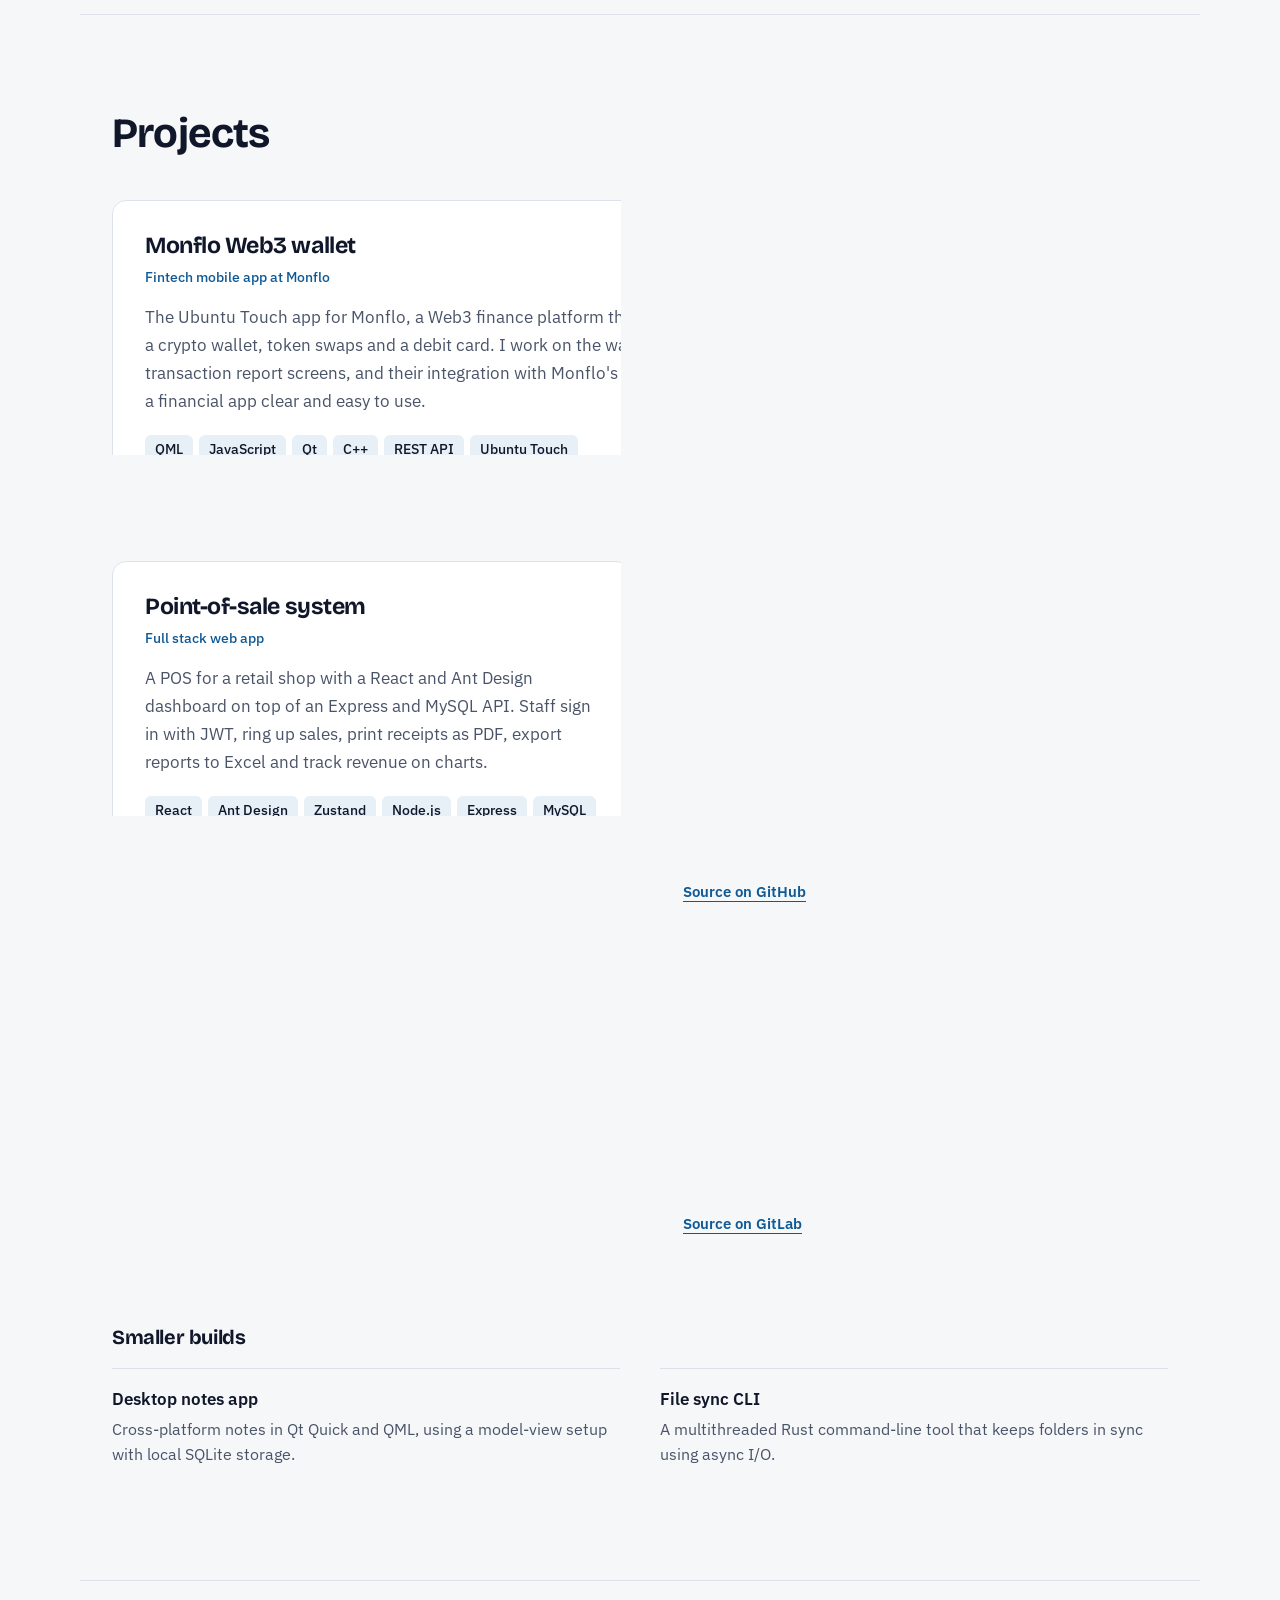
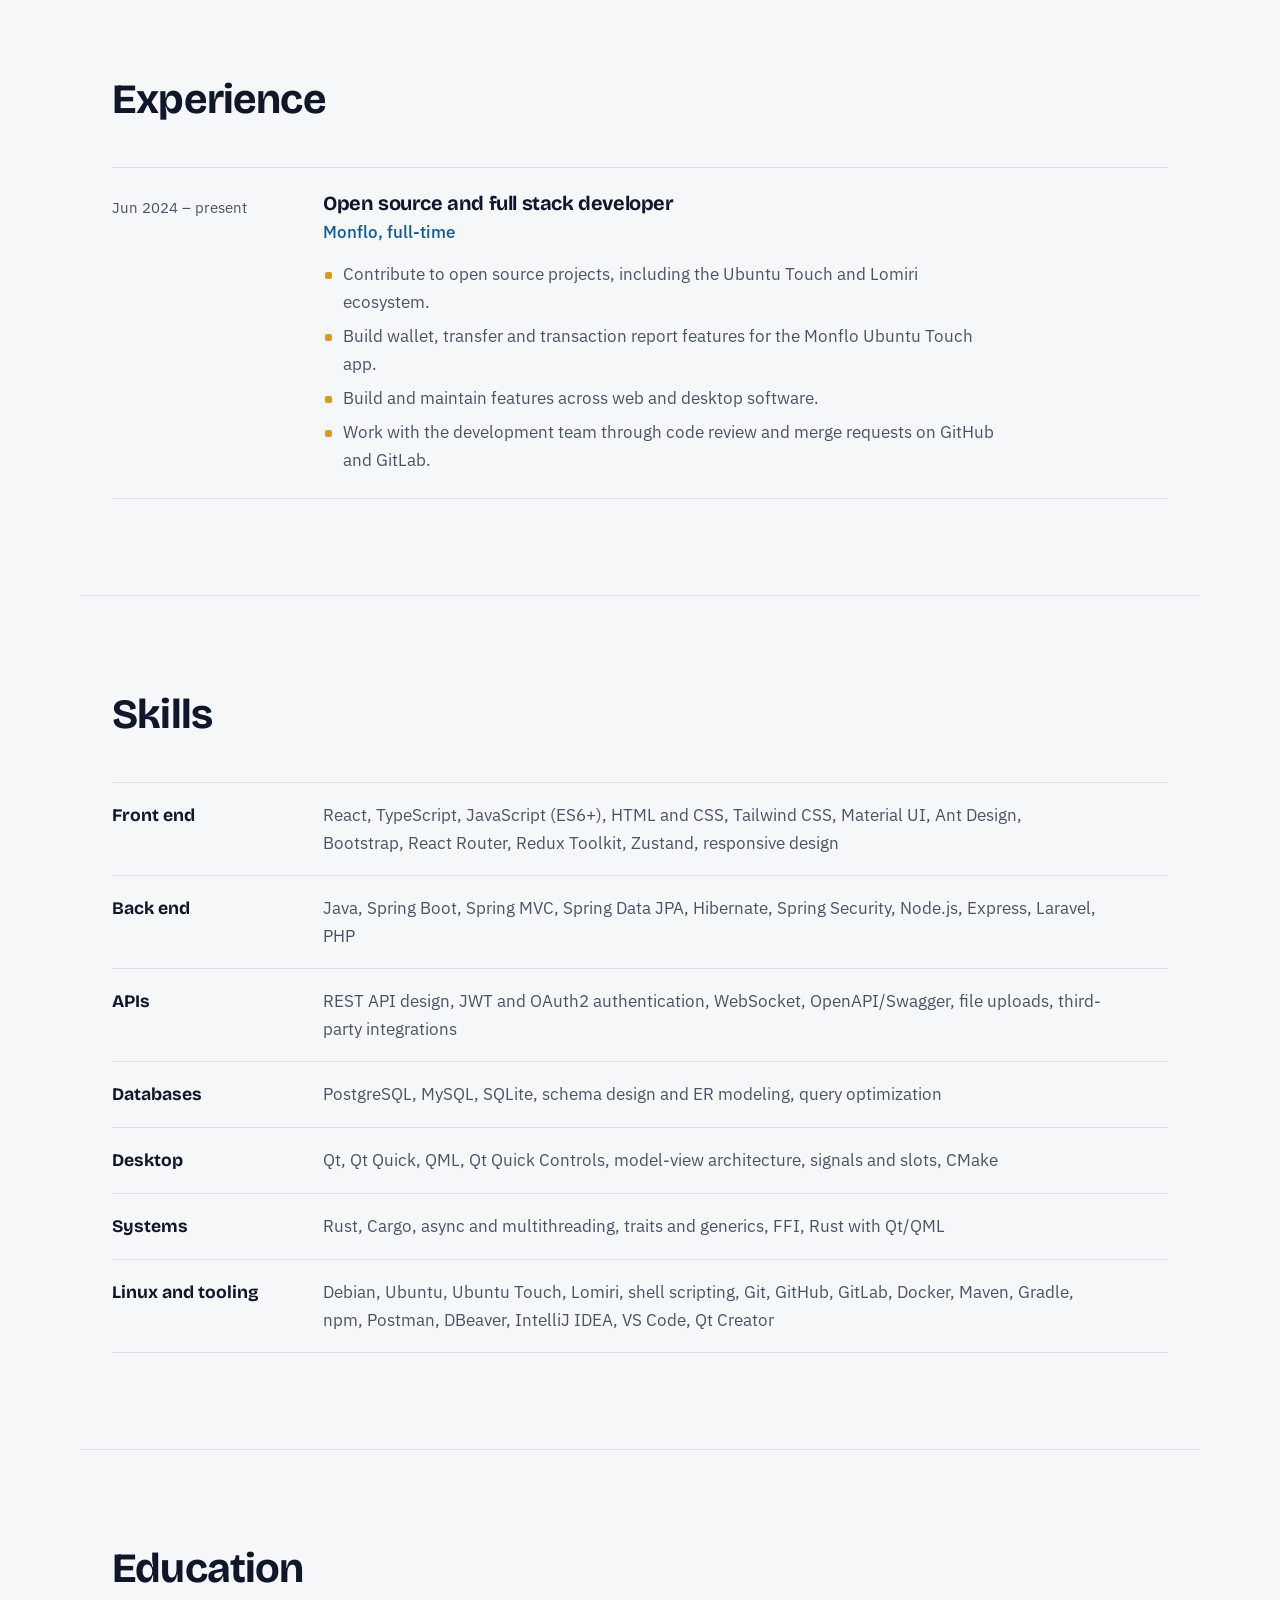
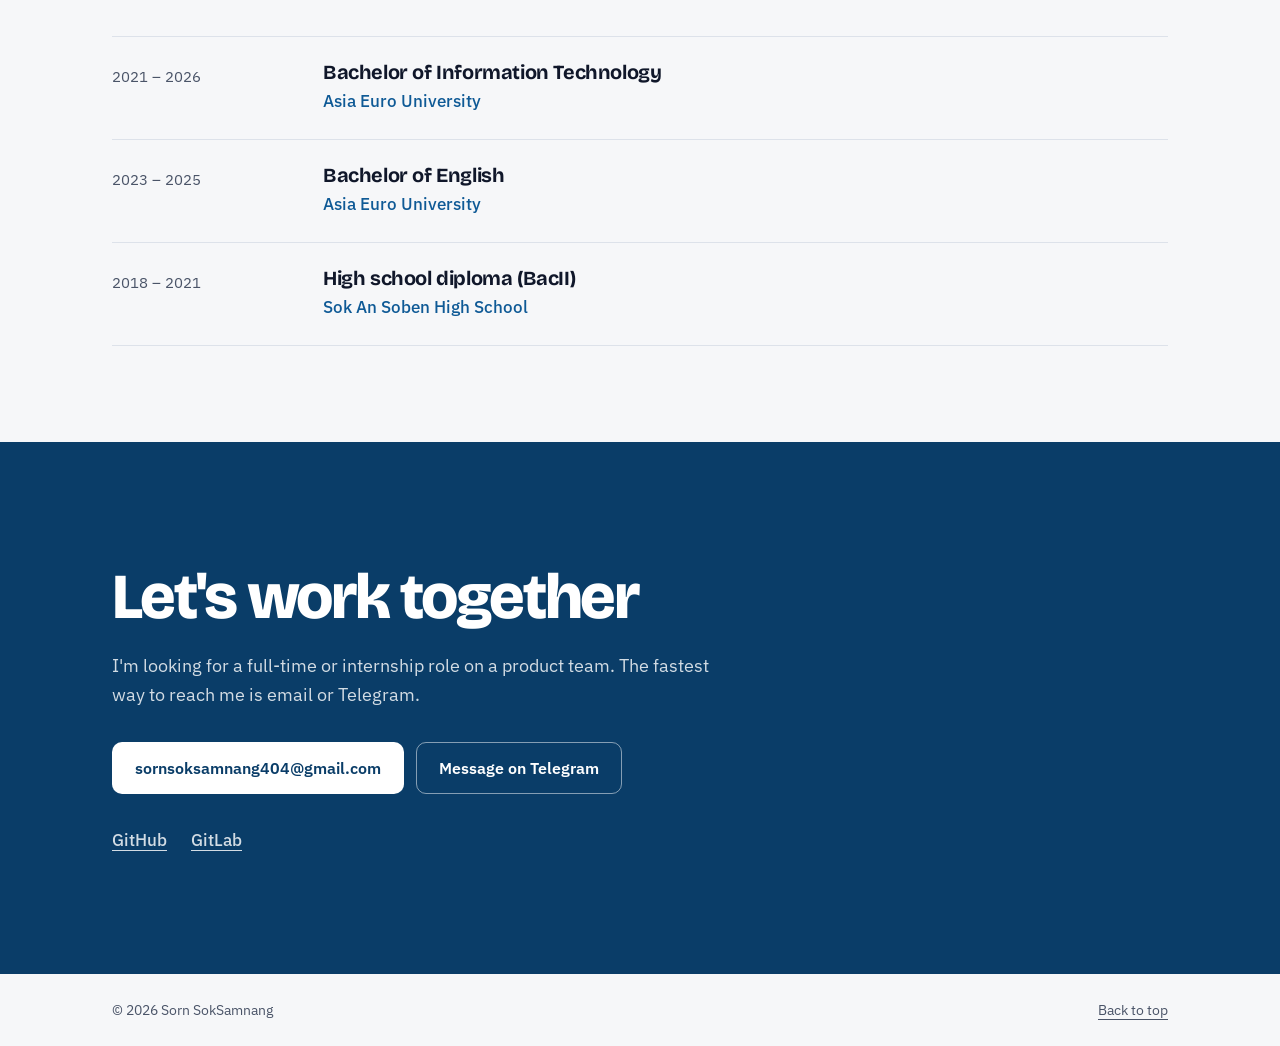
==== commit 82753931: "Use deep navy background with top glow in dark mode Co-Authored-By: Claude Opus 5.5 <noreply@anthrop" ====
--- a/index.html
+++ b/index.html
@@ -8,7 +8,7 @@
   <meta name="description" content="Sorn SokSamnang is a full stack developer in Phnom Penh building React front ends, Spring Boot and Laravel back ends, Qt/QML desktop apps and Rust tools.">
   <meta name="author" content="Sorn SokSamnang">
   <meta name="theme-color" content="#f6f7f9" media="(prefers-color-scheme: light)">
-  <meta name="theme-color" content="#0c1220" media="(prefers-color-scheme: dark)">
+  <meta name="theme-color" content="#0f1d33" media="(prefers-color-scheme: dark)">
   <link rel="canonical" href="https://portfolio-three-orcin-95.vercel.app/">
 
   <meta property="og:type" content="website">
--- a/css/style.css
+++ b/css/style.css
@@ -21,15 +21,16 @@
 
 @media (prefers-color-scheme: dark) {
   :root:not([data-theme="light"]) {
-    --paper: #0c1220;
-    --surface: #131b2e;
+    --paper: #0f1d33;
+    --surface: #162844;
     --ink: #e8ecf3;
-    --ink-soft: #a3adc0;
-    --rule: #26304a;
+    --ink-soft: #a9b5ca;
+    --rule: #263b5c;
     --blue: #7db3e6;
     --blue-deep: #0f5a96;
-    --blue-wash: #16243d;
-    --on-blue: #0c1220;
+    --blue-wash: #1c3354;
+    --on-blue: #0f1d33;
+    --glow: radial-gradient(1100px 620px at 75% -8%, rgba(31, 110, 180, 0.38), transparent 70%);
   }
 }
 
@@ -44,7 +45,7 @@
 }
 
 body {
-  background: var(--paper);
+  background: var(--glow, none) no-repeat, var(--paper);
   color: var(--ink);
   font-family: var(--body);
   font-size: 1.0625rem;
@@ -310,7 +311,7 @@
 
 @media (prefers-color-scheme: dark) {
   :root:not([data-theme="light"]) .stack li {
-    background: color-mix(in srgb, #1d4f80 calc(100% - var(--i) * 18%), #12263f);
+    background: color-mix(in srgb, #1f5c96 calc(100% - var(--i) * 22%), #183c66);
   }
 }
 
@@ -501,7 +502,7 @@
   padding-block: clamp(64px, 10vw, 120px);
 }
 @media (prefers-color-scheme: dark) {
-  :root:not([data-theme="light"]) .contact { background: #0f2c4d; }
+  :root:not([data-theme="light"]) .contact { background: #123a63; }
 }
 
 .contact h2 {
